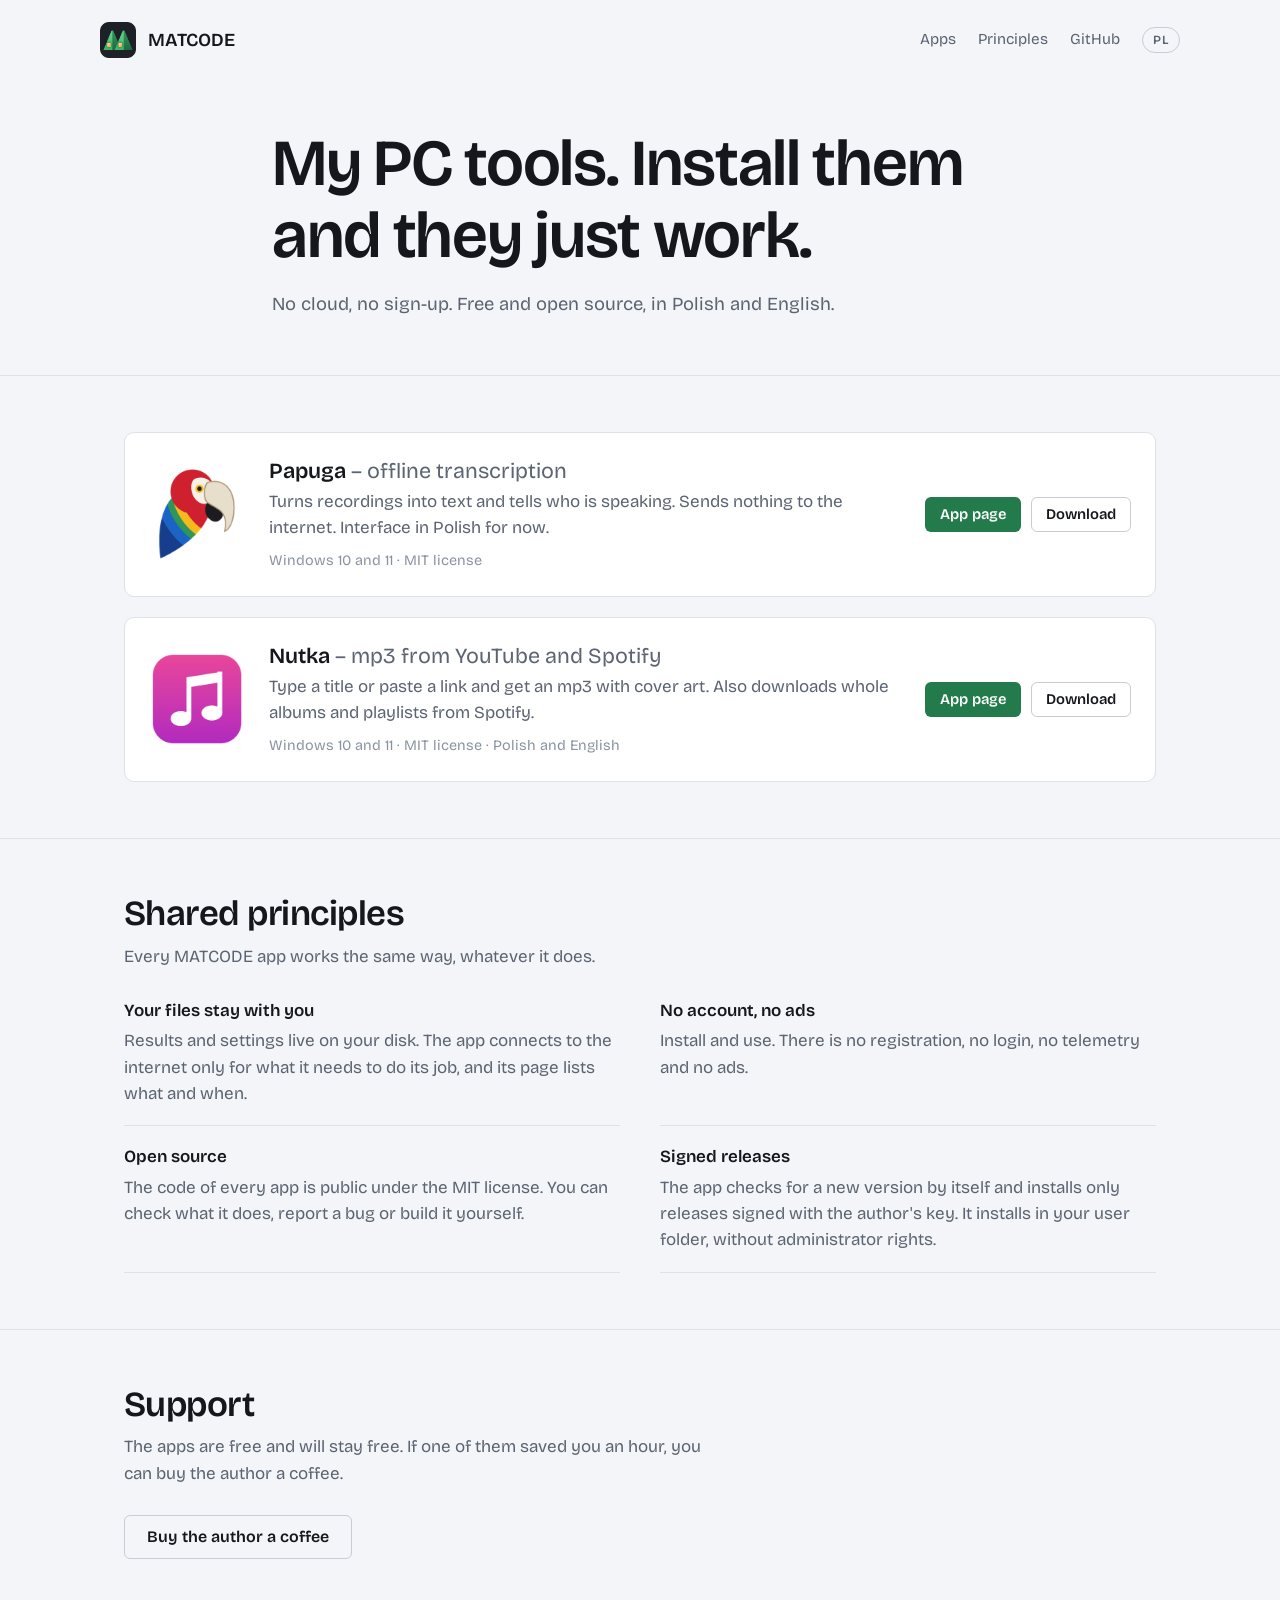
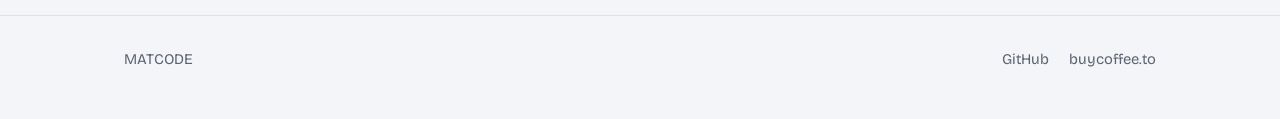
==== en/index.html @ 0217368e "Strona główna po angielsku (en/) i przełącznik języka w ramie - en/index.html: hasło, karty programó" ====
<!doctype html>
<html lang="en">
<head>
<meta charset="utf-8">
<meta name="viewport" content="width=device-width, initial-scale=1">
<title>MATCODE</title>
<meta name="description" content="My PC tools. Install them and they just work. No cloud, no sign-up. Free and open source.">
<meta name="theme-color" media="(prefers-color-scheme: dark)" content="#15171c">
<meta name="theme-color" media="(prefers-color-scheme: light)" content="#f4f5f8">
<link rel="icon" href="../marka/znak-kwadrat.svg" type="image/svg+xml">
<link rel="icon" href="../img/matcode-256.png" type="image/png" sizes="256x256">
<link rel="alternate" hreflang="pl" href="https://matmiccode.github.io/">
<link rel="alternate" hreflang="en" href="https://matmiccode.github.io/en/">
<link rel="alternate" hreflang="x-default" href="https://matmiccode.github.io/">
<meta property="og:title" content="MATCODE – my PC tools">
<meta property="og:description" content="Install them and they just work. No cloud, no sign-up. Free and open source.">
<meta property="og:image" content="https://matmiccode.github.io/img/matcode-og.png">
<meta property="og:image:width" content="1200">
<meta property="og:image:height" content="630">
<meta property="og:type" content="website">
<meta property="og:url" content="https://matmiccode.github.io/en/">
<meta name="twitter:card" content="summary_large_image">
<link rel="preconnect" href="https://fonts.googleapis.com">
<link rel="preconnect" href="https://fonts.gstatic.com" crossorigin>
<link href="https://fonts.googleapis.com/css2?family=Bricolage+Grotesque:opsz,wght@12..96,400;12..96,500;12..96,600&display=swap" rel="stylesheet">
<link rel="stylesheet" href="/css/v1/matcode.css">
<style>
  /* The home page wears the MATCODE mark's green; app pages keep their own accents. */
  :root { --accent: #3fb46f; --accent-strong: #2f9a5e; --accent-soft: #1b3a2a; --accent-ink: #ffffff; }
  @media (prefers-color-scheme: light) { :root:not([data-theme="dark"]) { --accent: #2f9a5e; --accent-strong: #237a4a; --accent-soft: #dff3e6; } }
  :root[data-theme="light"] { --accent: #2f9a5e; --accent-strong: #237a4a; --accent-soft: #dff3e6; }
  .hero { padding: 48px 0 56px; max-width: 46rem; }
  .hero h1 { margin-bottom: 18px; }
  .hero .lead { font-size: 1.15rem; color: var(--muted); margin: 0; }
  .program .nazwa-pelna { font-weight: 400; color: var(--muted); }
</style>
</head>
<body>

<header class="wrap top">
  <a class="marka" href="./"><img src="../img/matcode-256.png" alt="" width="36" height="36">MATCODE</a>
  <nav>
    <a href="#apps">Apps</a>
    <a href="#principles" class="ukryj-mobile">Principles</a>
    <a href="https://github.com/matmiccode">GitHub</a>
    <a class="jezyk" href="../" lang="pl" hreflang="pl" title="Wersja polska">PL</a>
  </nav>
</header>

<main>

<section class="wrap hero">
  <h1>My PC tools. Install them and they just work.</h1>
  <p class="lead">No cloud, no sign-up. Free and open source, in Polish and English.</p>
</section>

<section id="apps">
  <div class="wrap">
    <ul class="programy">
      <li class="program">
        <img src="../img/papuga-256.png" alt="" width="96" height="96">
        <div>
          <h3>Papuga <span class="nazwa-pelna">– offline transcription</span></h3>
          <p>Turns recordings into text and tells who is speaking. Sends nothing to the internet. Interface in Polish for now.</p>
          <p class="meta"><span data-wersja="papuga"></span>Windows 10 and 11 · MIT license</p>
        </div>
        <div class="akcje">
          <a class="btn btn-primary btn-sm" href="../papuga/en/">App page</a>
          <a class="btn btn-quiet btn-sm" href="https://github.com/matmiccode/papuga/releases/latest" data-pobierz="papuga">Download</a>
        </div>
      </li>
      <li class="program">
        <img src="../img/nutka-256.png" alt="" width="96" height="96">
        <div>
          <h3>Nutka <span class="nazwa-pelna">– mp3 from YouTube and Spotify</span></h3>
          <p>Type a title or paste a link and get an mp3 with cover art. Also downloads whole albums and playlists from Spotify.</p>
          <p class="meta"><span data-wersja="nutka"></span>Windows 10 and 11 · MIT license · Polish and English</p>
        </div>
        <div class="akcje">
          <a class="btn btn-primary btn-sm" href="../nutka/en/">App page</a>
          <a class="btn btn-quiet btn-sm" href="https://github.com/matmiccode/nutka/releases/latest" data-pobierz="nutka">Download</a>
        </div>
      </li>
    </ul>
  </div>
</section>

<section id="principles">
  <div class="wrap">
    <div class="sekcja-naglowek">
      <h2>Shared principles</h2>
      <p>Every MATCODE app works the same way, whatever it does.</p>
    </div>
    <dl class="cechy">
      <div>
        <dt>Your files stay with you</dt>
        <dd>Results and settings live on your disk. The app connects to the internet only for what it needs to do its job, and its page lists what and when.</dd>
      </div>
      <div>
        <dt>No account, no ads</dt>
        <dd>Install and use. There is no registration, no login, no telemetry and no ads.</dd>
      </div>
      <div>
        <dt>Open source</dt>
        <dd>The code of every app is public under the MIT license. You can check what it does, report a bug or build it yourself.</dd>
      </div>
      <div>
        <dt>Signed releases</dt>
        <dd>The app checks for a new version by itself and installs only releases signed with the author's key. It installs in your user folder, without administrator rights.</dd>
      </div>
    </dl>
  </div>
</section>

<section id="support">
  <div class="wrap">
    <div class="sekcja-naglowek">
      <h2>Support</h2>
      <p>The apps are free and will stay free. If one of them saved you an hour, you can buy the author a coffee.</p>
    </div>
    <a class="btn btn-quiet" href="https://buycoffee.to/matcode">Buy the author a coffee</a>
  </div>
</section>

</main>

<footer>
  <div class="wrap">
    <div>MATCODE</div>
    <nav>
      <a href="https://github.com/matmiccode">GitHub</a>
      <a href="https://buycoffee.to/matcode">buycoffee.to</a>
    </nav>
  </div>
</footer>

<script>
// Version number and a direct installer link from the latest release of every app on the list
// (data-pobierz="<repo>"). Without an API response (offline, rate limit) the releases page and
// the list without version numbers stay.
(async () => {
  const repa = [...new Set([...document.querySelectorAll("[data-pobierz]")].map(e => e.dataset.pobierz))];
  await Promise.all(repa.map(async repo => {
    try {
      const odp = await fetch(`https://api.github.com/repos/matmiccode/${repo}/releases/latest`,
                              { headers: { Accept: "application/vnd.github+json" } });
      if (!odp.ok) return;
      const dane = await odp.json();
      const wersja = String(dane.tag_name || "").replace(/^v/, "");
      const plik = (dane.assets || []).find(z => /Setup\.exe$/i.test(z.name));
      if (wersja) document.querySelectorAll(`[data-wersja="${repo}"]`).forEach(e => { e.textContent = "Version " + wersja + " · "; });
      if (plik) document.querySelectorAll(`[data-pobierz="${repo}"]`).forEach(e => { e.href = plik.browser_download_url; });
    } catch (_) { /* the page works without it */ }
  }));
})();
</script>
</body>
</html>
---- css/v1/matcode.css ----
/* MATCODE — wspólna rama stron programów. Wersja 1.
   Strona programu dokłada własne zmienne (--accent, --pioro-*) i treść.
   Zmiana tutaj odświeża wszystkie strony; nowa wersja ramy = nowy katalog
   (css/v2/), stare strony zostają przy swojej. */

:root {
  --bg: #15171c;
  --surface: #1d2026;
  --surface-2: #262a32;
  --line: #2c3039;
  --line-strong: #3a414d;
  --text: #e8eaee;
  --muted: #959dab;
  --faint: #6b7280;
  --accent: #3b82e0;
  --accent-strong: #2f74d0;
  --accent-ink: #ffffff;
  --accent-soft: #233a5e;
  --ok: #4fb47a;
  --radius: 10px;
  --radius-sm: 6px;
  --font: "Bricolage Grotesque", system-ui, "Segoe UI", sans-serif;
  --wrap: 1080px;
  --gutter: 24px;
  color-scheme: dark;
}

@media (prefers-color-scheme: light) {
  :root:not([data-theme="dark"]) {
    --bg: #f4f5f8;
    --surface: #ffffff;
    --surface-2: #eceef3;
    --line: #dde1e8;
    --line-strong: #c7ccd6;
    --text: #15171c;
    --muted: #5b6472;
    --faint: #8a93a1;
    --accent: #2563c7;
    --accent-strong: #1f55ad;
    --accent-soft: #dde8fb;
    --ok: #2f8f5b;
    color-scheme: light;
  }
}

:root[data-theme="light"] {
  --bg: #f4f5f8;
  --surface: #ffffff;
  --surface-2: #eceef3;
  --line: #dde1e8;
  --line-strong: #c7ccd6;
  --text: #15171c;
  --muted: #5b6472;
  --faint: #8a93a1;
  --accent: #2563c7;
  --accent-strong: #1f55ad;
  --accent-soft: #dde8fb;
  --ok: #2f8f5b;
  color-scheme: light;
}

*, *::before, *::after { box-sizing: border-box; }
html { -webkit-text-size-adjust: 100%; scroll-behavior: smooth; }
body {
  margin: 0;
  background: var(--bg);
  color: var(--text);
  font: 400 17px/1.55 var(--font);
  font-optical-sizing: auto;
}
a { color: var(--accent); text-decoration: none; }
a:hover { text-decoration: underline; }
img { max-width: 100%; height: auto; display: block; }
:focus-visible { outline: 2px solid var(--accent); outline-offset: 3px; }

.wrap { max-width: var(--wrap); margin: 0 auto; padding: 0 var(--gutter); }

h1, h2, h3 { margin: 0; font-weight: 600; letter-spacing: -0.02em; line-height: 1.1; text-wrap: balance; }
h1 { font-size: clamp(2.4rem, 5.6vw, 4.1rem); }
h2 { font-size: clamp(1.6rem, 3vw, 2.2rem); letter-spacing: -0.015em; }
h3 { font-size: 1.15rem; letter-spacing: 0; line-height: 1.3; }
p { margin: 0 0 1em; }
.muted { color: var(--muted); }
.small { font-size: 0.9rem; }
.odstep { margin-top: 28px; }
.odstep-duzy { margin-top: 36px; }

/* Nagłówek strony */
.top { display: flex; align-items: center; justify-content: space-between; gap: 16px; padding: 22px 0; }
.marka { display: flex; align-items: center; gap: 12px; color: var(--text); font-weight: 600; font-size: 1.15rem; letter-spacing: -0.01em; }
.marka:hover { text-decoration: none; }
.marka img { width: 36px; height: 36px; }
.top nav { display: flex; gap: 22px; align-items: center; font-size: 0.95rem; }
.top nav a { color: var(--muted); }
.top nav a:hover { color: var(--text); text-decoration: none; }
/* Przełącznik języka w nagłówku: jedna pigułka z drugim językiem (EN na polskiej stronie, PL na angielskiej),
   celuje w bliźniaczą stronę /en/ albo wersję polską. Widoczna też na telefonie. */
.top nav .jezyk {
  padding: 6px 10px; border: 1px solid var(--line-strong); border-radius: 999px;
  font-size: 0.78rem; font-weight: 600; letter-spacing: 0.08em; line-height: 1; color: var(--muted);
}
.top nav .jezyk:hover { color: var(--text); border-color: var(--text); text-decoration: none; }

/* Przyciski */
.btn {
  display: inline-flex; align-items: center; gap: 10px;
  padding: 13px 22px; border-radius: var(--radius-sm);
  font-weight: 600; font-size: 1rem; line-height: 1;
  border: 1px solid transparent; cursor: pointer; white-space: nowrap;
}
.btn:hover { text-decoration: none; }
.btn-primary { background: var(--accent-strong); color: var(--accent-ink); }
.btn-primary:hover { background: var(--accent); }
.btn-quiet { background: transparent; color: var(--text); border-color: var(--line-strong); }
.btn-quiet:hover { background: var(--surface); }
.btn-sm { padding: 9px 14px; font-size: 0.92rem; }
.top nav .btn-primary { color: var(--accent-ink); }
.top nav .btn-primary:hover { color: var(--accent-ink); }
.cta { display: flex; flex-wrap: wrap; gap: 12px; align-items: center; }

/* Sekcje */
section { padding: 56px 0; }
main > section + section { border-top: 1px solid var(--line); }
.sekcja-naglowek { max-width: 38rem; margin-bottom: 28px; }
.sekcja-naglowek p { color: var(--muted); margin: 10px 0 0; }

/* Kroki — tylko dla treści, która naprawdę jest kolejnością */
.kroki { display: grid; grid-template-columns: repeat(3, 1fr); gap: 28px; counter-reset: krok; list-style: none; margin: 0; padding: 0; }
.kroki li { counter-increment: krok; }
.kroki li::before {
  content: counter(krok);
  display: inline-flex; align-items: center; justify-content: center;
  width: 30px; height: 30px; border-radius: 50%;
  background: var(--accent-soft); color: var(--accent);
  font-weight: 600; font-size: 0.95rem; margin-bottom: 12px;
}
.kroki h3 { margin-bottom: 6px; }
.kroki p { color: var(--muted); margin: 0; }

/* Lista cech: nazwa i zdanie, bez kafelków */
.cechy { display: grid; grid-template-columns: repeat(2, 1fr); gap: 18px 40px; margin: 0; }
.cechy > div { padding-bottom: 18px; border-bottom: 1px solid var(--line); }
.cechy dt { font-weight: 600; margin-bottom: 4px; }
.cechy dd { margin: 0; color: var(--muted); }

/* Zrzut ekranu */
figure { margin: 0; }
figure img { border: 1px solid var(--line); border-radius: var(--radius); }
figcaption { color: var(--faint); font-size: 0.9rem; margin-top: 12px; }

/* Tabela wymagań */
table { border-collapse: collapse; width: 100%; max-width: 40rem; }
th, td { text-align: left; padding: 10px 0; border-bottom: 1px solid var(--line); vertical-align: top; }
th { font-weight: 600; width: 38%; padding-right: 16px; }
td { color: var(--muted); }

/* Ramka z uwagą */
.uwaga { background: var(--surface); border: 1px solid var(--line); border-radius: var(--radius); padding: 18px 20px; max-width: 40rem; }
.uwaga p:last-child { margin: 0; }

/* Lista programów (strona główna) */
.programy { list-style: none; margin: 0; padding: 0; display: grid; gap: 20px; }
.program {
  display: grid; grid-template-columns: 96px 1fr auto; gap: 24px; align-items: center;
  padding: 24px; background: var(--surface); border: 1px solid var(--line); border-radius: var(--radius);
}
.program img { width: 96px; height: 96px; }
.program h3 { font-size: 1.35rem; margin-bottom: 4px; }
.program p { margin: 0; color: var(--muted); }
.program .meta { color: var(--faint); font-size: 0.9rem; margin-top: 8px; }
.program .akcje { display: flex; gap: 10px; flex-wrap: wrap; }

/* Stopka */
footer { border-top: 1px solid var(--line); padding: 32px 0 48px; color: var(--muted); font-size: 0.92rem; }
footer .wrap { display: flex; flex-wrap: wrap; gap: 12px 28px; align-items: center; justify-content: space-between; }
footer nav { display: flex; flex-wrap: wrap; gap: 20px; }
footer a { color: var(--muted); }
footer a:hover { color: var(--text); }

/* Pasy piór — podpis Papugi; strona ustawia własne barwy przez --pioro-* */
.piora {
  height: 4px; border-radius: 2px;
  background: linear-gradient(90deg, var(--pioro-1, #1c64c4), var(--pioro-2, #2c965c), var(--pioro-3, #f7ba1c), var(--pioro-4, #ce202f));
}

@media (max-width: 760px) {
  section { padding: 40px 0; }
  .kroki, .cechy { grid-template-columns: 1fr; }
  .top nav { gap: 14px; }
  .top nav .ukryj-mobile { display: none; }
  .program { grid-template-columns: 72px 1fr; }
  .program img { width: 72px; height: 72px; }
  .program .akcje { grid-column: 1 / -1; }
  th { width: 44%; }
}

@media (max-width: 480px) {
  /* Karta programu na telefonie: ikona nad tekstem, tekst na całą szerokość
     (obok ikony nazwa z dopiskiem łamała się na trzy linie). */
  .program { grid-template-columns: 1fr; gap: 14px; padding: 20px; }
  .program img { width: 56px; height: 56px; }
  .program .akcje { grid-column: auto; }
}

@media (prefers-reduced-motion: reduce) {
  html { scroll-behavior: auto; }
  *, *::before, *::after { animation-duration: 0.01ms !important; animation-iteration-count: 1 !important; transition-duration: 0.01ms !important; }
}
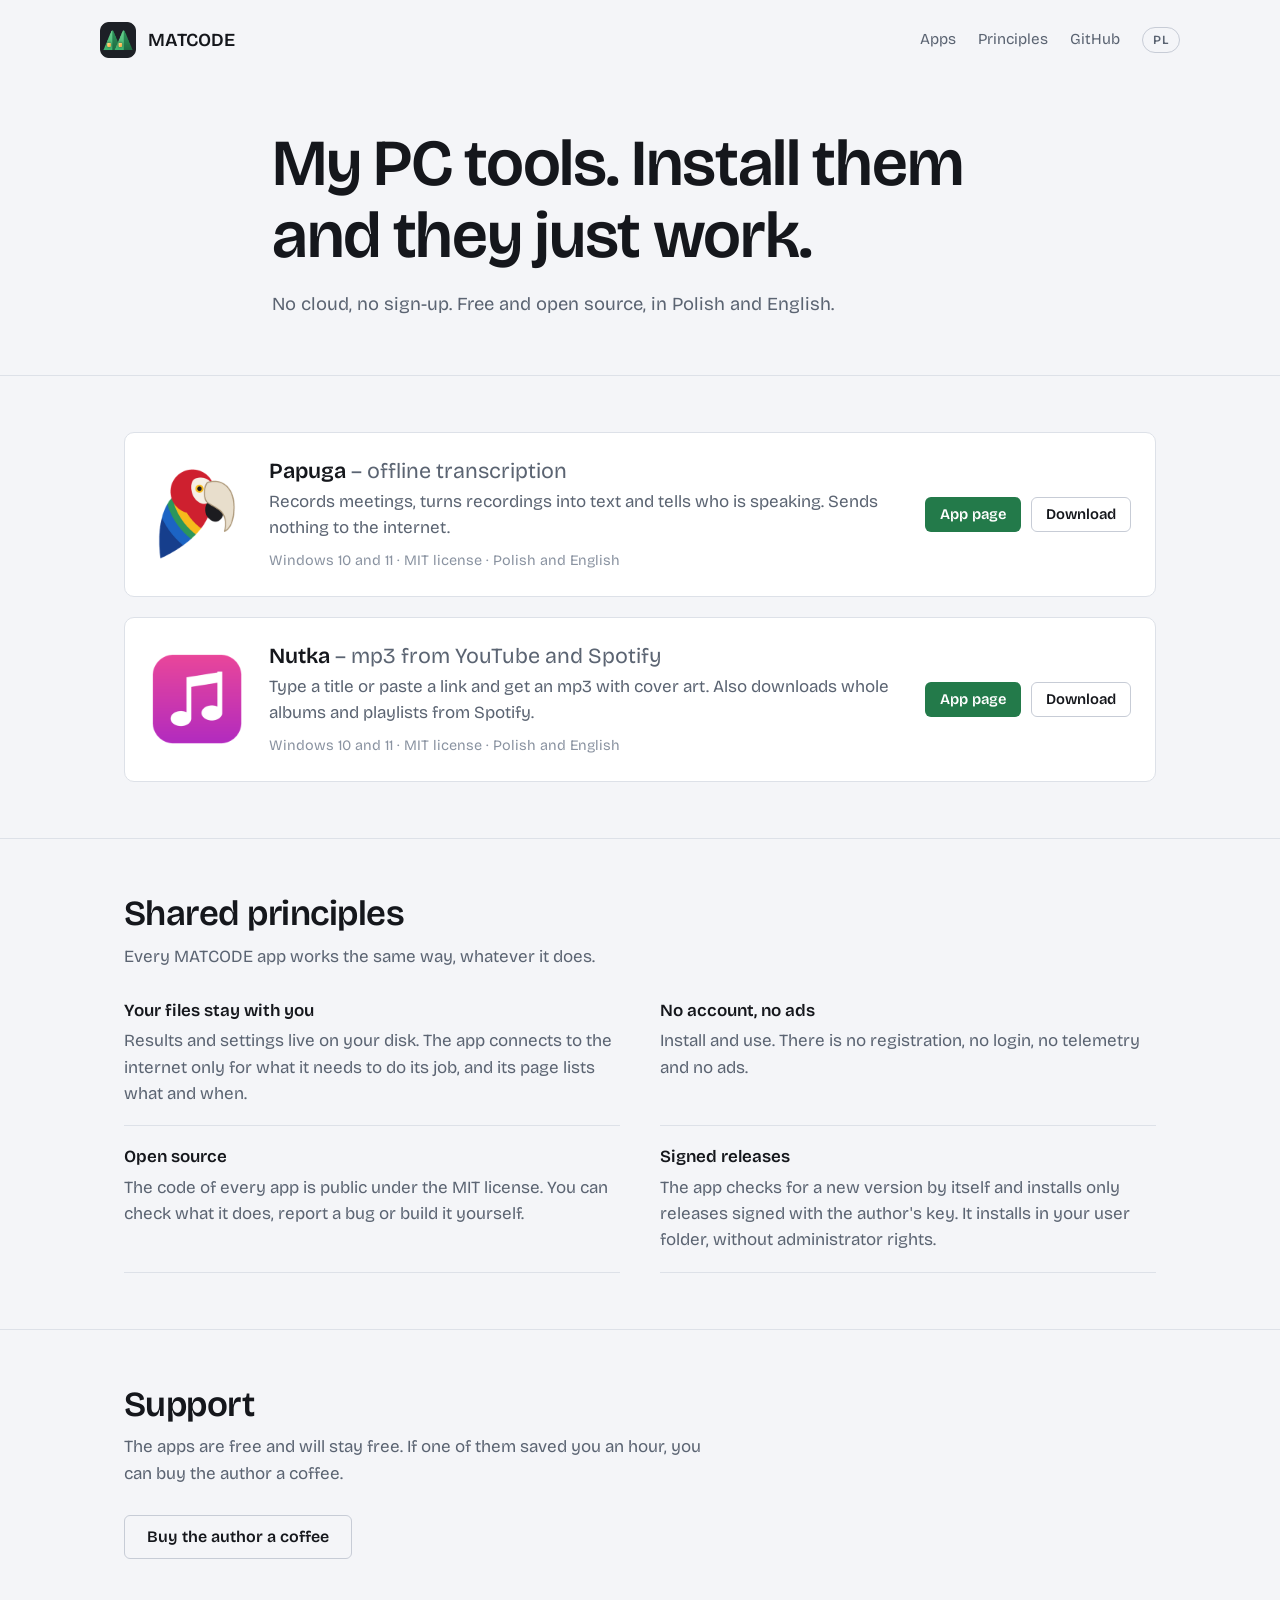
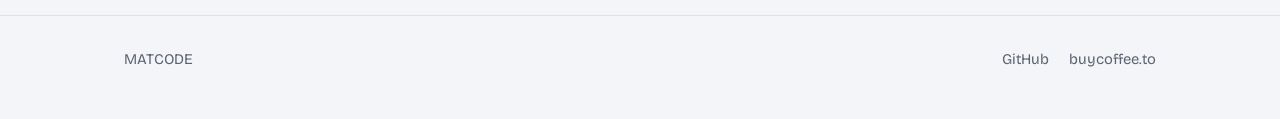
==== commit 655c09db: "Karta Papugi: nagrywanie spotkan, interfejs polski i angielski Papuga 1.4.0: nagrywanie spotkań takż" ====
--- a/en/index.html
+++ b/en/index.html
@@ -61,8 +61,8 @@
         <img src="../img/papuga-256.png" alt="" width="96" height="96">
         <div>
           <h3>Papuga <span class="nazwa-pelna">– offline transcription</span></h3>
-          <p>Turns recordings into text and tells who is speaking. Sends nothing to the internet. Interface in Polish for now.</p>
-          <p class="meta"><span data-wersja="papuga"></span>Windows 10 and 11 · MIT license</p>
+          <p>Records meetings, turns recordings into text and tells who is speaking. Sends nothing to the internet.</p>
+          <p class="meta"><span data-wersja="papuga"></span>Windows 10 and 11 · MIT license · Polish and English</p>
         </div>
         <div class="akcje">
           <a class="btn btn-primary btn-sm" href="../papuga/en/">App page</a>
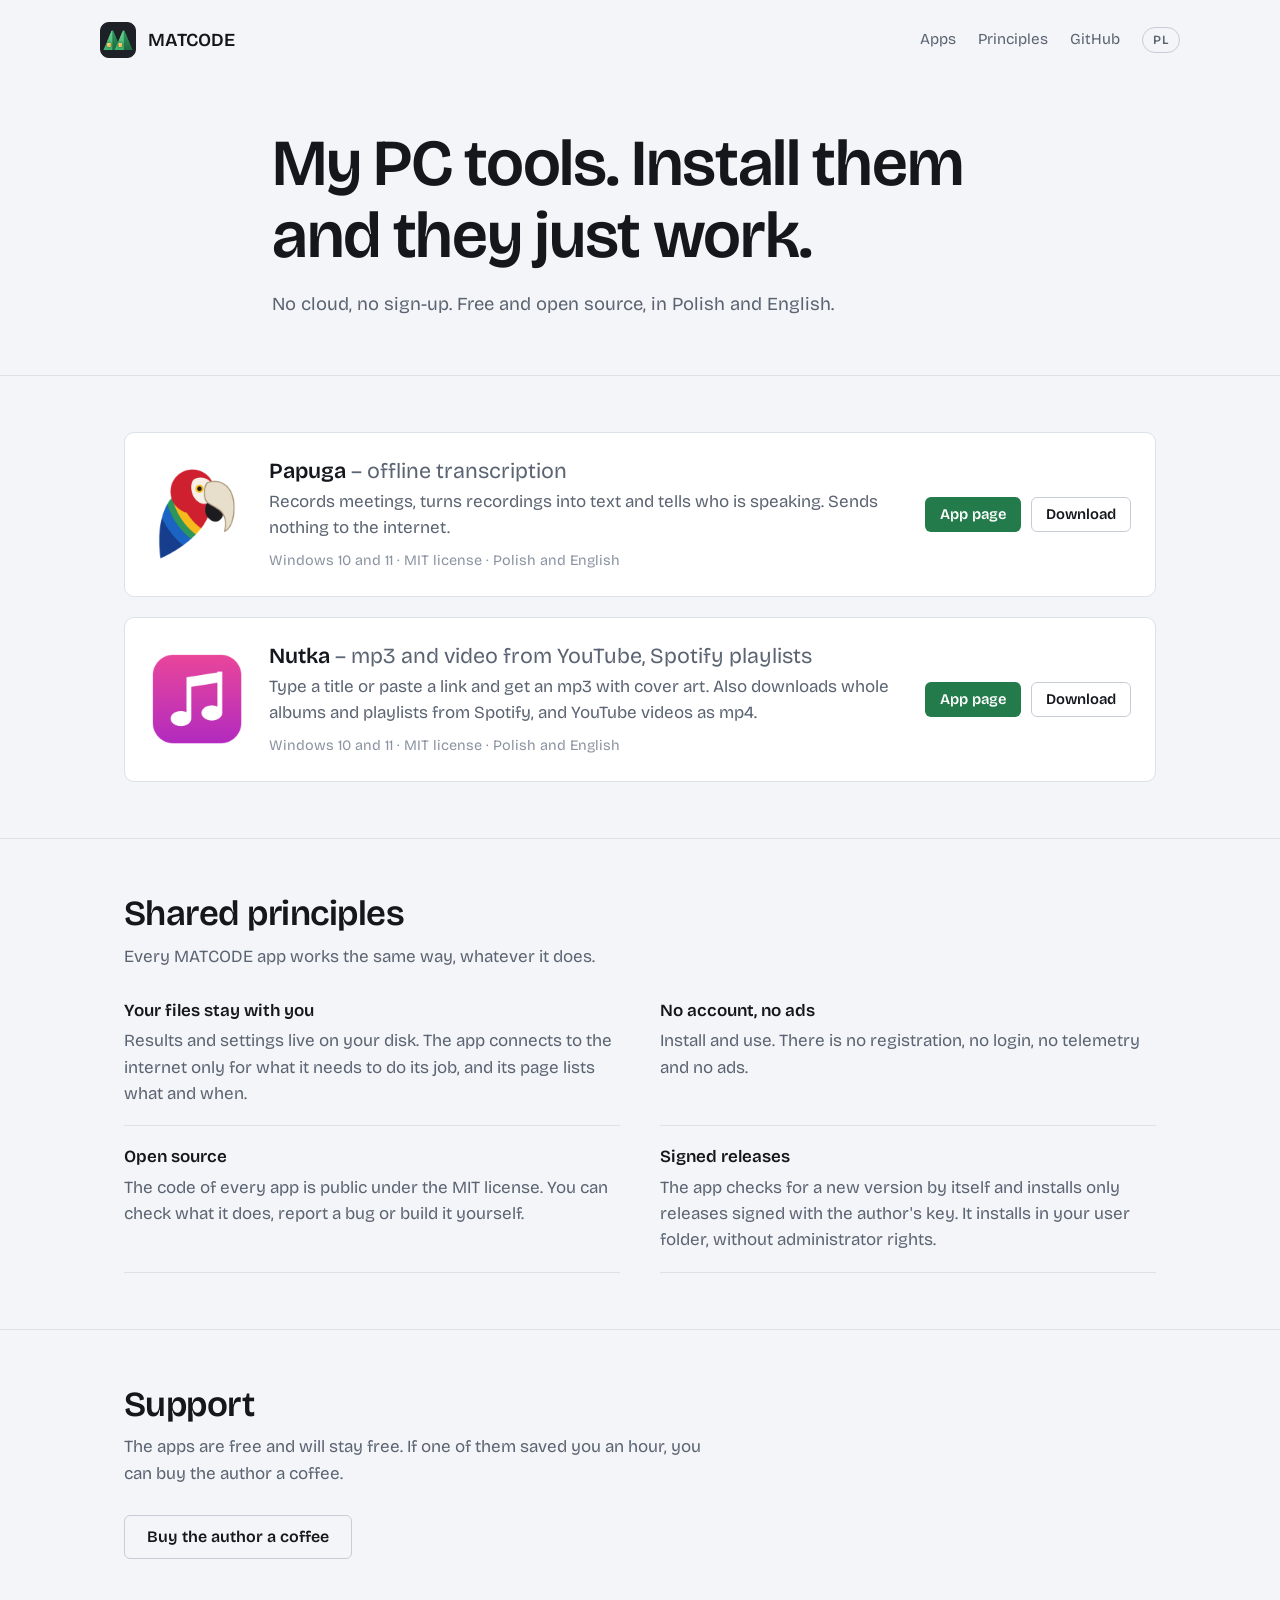
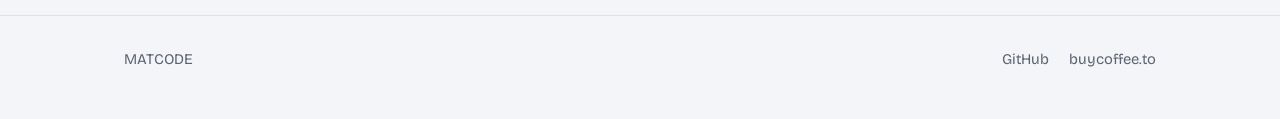
==== commit 1253d807: "Karta Nutki: mp3 i filmy z YouTube (Nutka 1.5.0) Co-Authored-By: Claude Fable 5.1 <noreply@anthropic" ====
--- a/en/index.html
+++ b/en/index.html
@@ -72,8 +72,8 @@
       <li class="program">
         <img src="../img/nutka-256.png" alt="" width="96" height="96">
         <div>
-          <h3>Nutka <span class="nazwa-pelna">– mp3 from YouTube and Spotify</span></h3>
-          <p>Type a title or paste a link and get an mp3 with cover art. Also downloads whole albums and playlists from Spotify.</p>
+          <h3>Nutka <span class="nazwa-pelna">– mp3 and video from YouTube, Spotify playlists</span></h3>
+          <p>Type a title or paste a link and get an mp3 with cover art. Also downloads whole albums and playlists from Spotify, and YouTube videos as mp4.</p>
           <p class="meta"><span data-wersja="nutka"></span>Windows 10 and 11 · MIT license · Polish and English</p>
         </div>
         <div class="akcje">
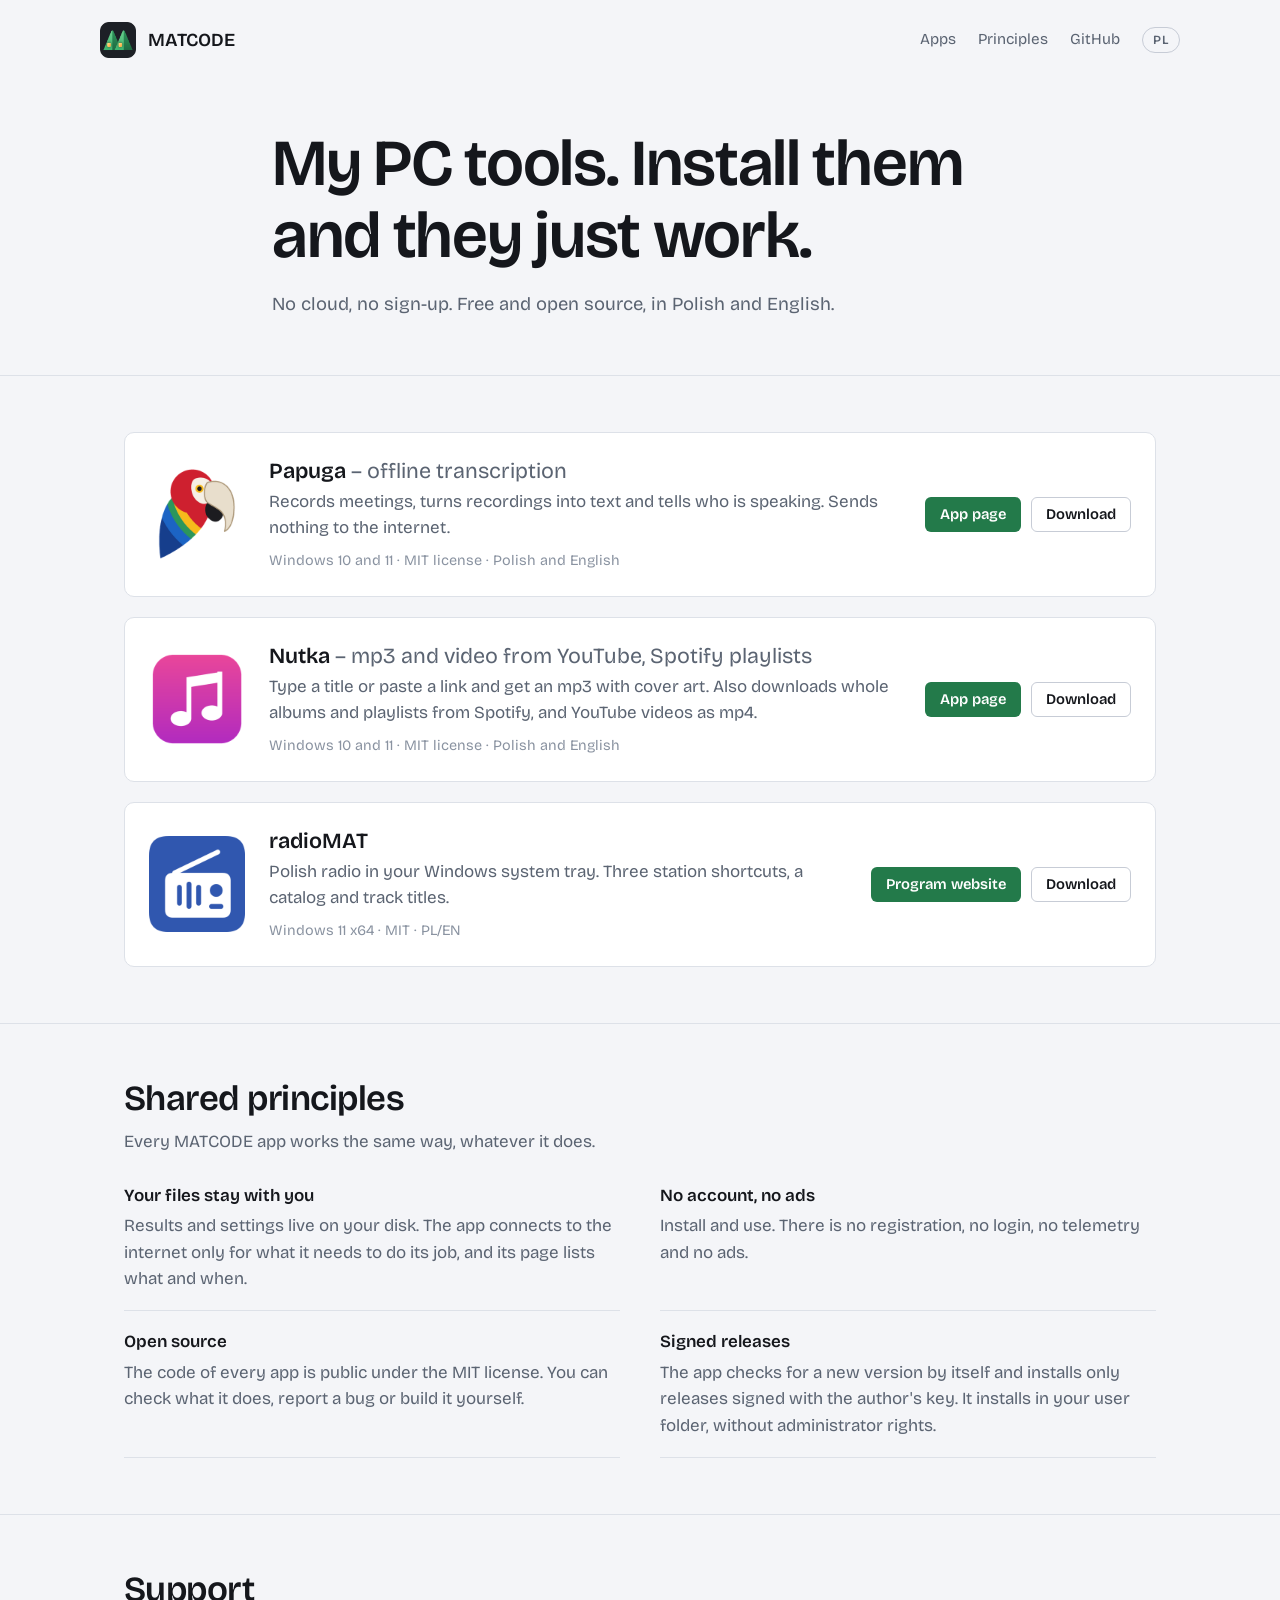
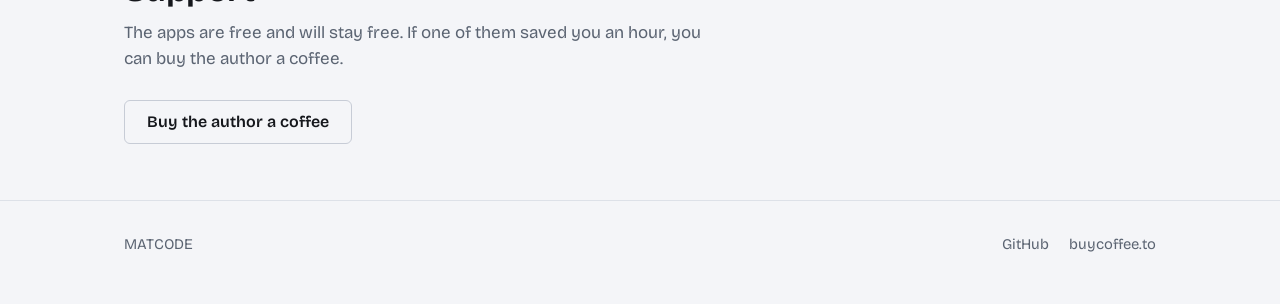
==== commit 072ccf91: "Dodaj radioMAT do katalogu i okladek MATCODE" ====
--- a/en/index.html
+++ b/en/index.html
@@ -81,6 +81,11 @@
           <a class="btn btn-quiet btn-sm" href="https://github.com/matmiccode/nutka/releases/latest" data-pobierz="nutka">Download</a>
         </div>
       </li>
+      <li class="program">
+        <img src="../img/radiomat-256.png" alt="" width="96" height="96">
+        <div><h3>radioMAT</h3><p>Polish radio in your Windows system tray. Three station shortcuts, a catalog and track titles.</p><p class="meta"><span data-wersja="radiomat-app"></span>Windows 11 x64 · MIT · PL/EN</p></div>
+        <div class="akcje"><a class="btn btn-primary btn-sm" href="../radiomat-app/en/">Program website</a><a class="btn btn-quiet btn-sm" href="https://github.com/matmiccode/radiomat-app/releases/latest" data-pobierz="radiomat-app">Download</a></div>
+      </li>
     </ul>
   </div>
 </section>
@@ -147,7 +152,7 @@
       if (!odp.ok) return;
       const dane = await odp.json();
       const wersja = String(dane.tag_name || "").replace(/^v/, "");
-      const plik = (dane.assets || []).find(z => /Setup\.exe$/i.test(z.name));
+      const plik = (dane.assets || []).find(z => (/Setup\.exe$/i.test(z.name) || /^radioMAT-Setup-\d+\.\d+\.\d+-x64\.exe$/.test(z.name)));
       if (wersja) document.querySelectorAll(`[data-wersja="${repo}"]`).forEach(e => { e.textContent = "Version " + wersja + " · "; });
       if (plik) document.querySelectorAll(`[data-pobierz="${repo}"]`).forEach(e => { e.href = plik.browser_download_url; });
     } catch (_) { /* the page works without it */ }
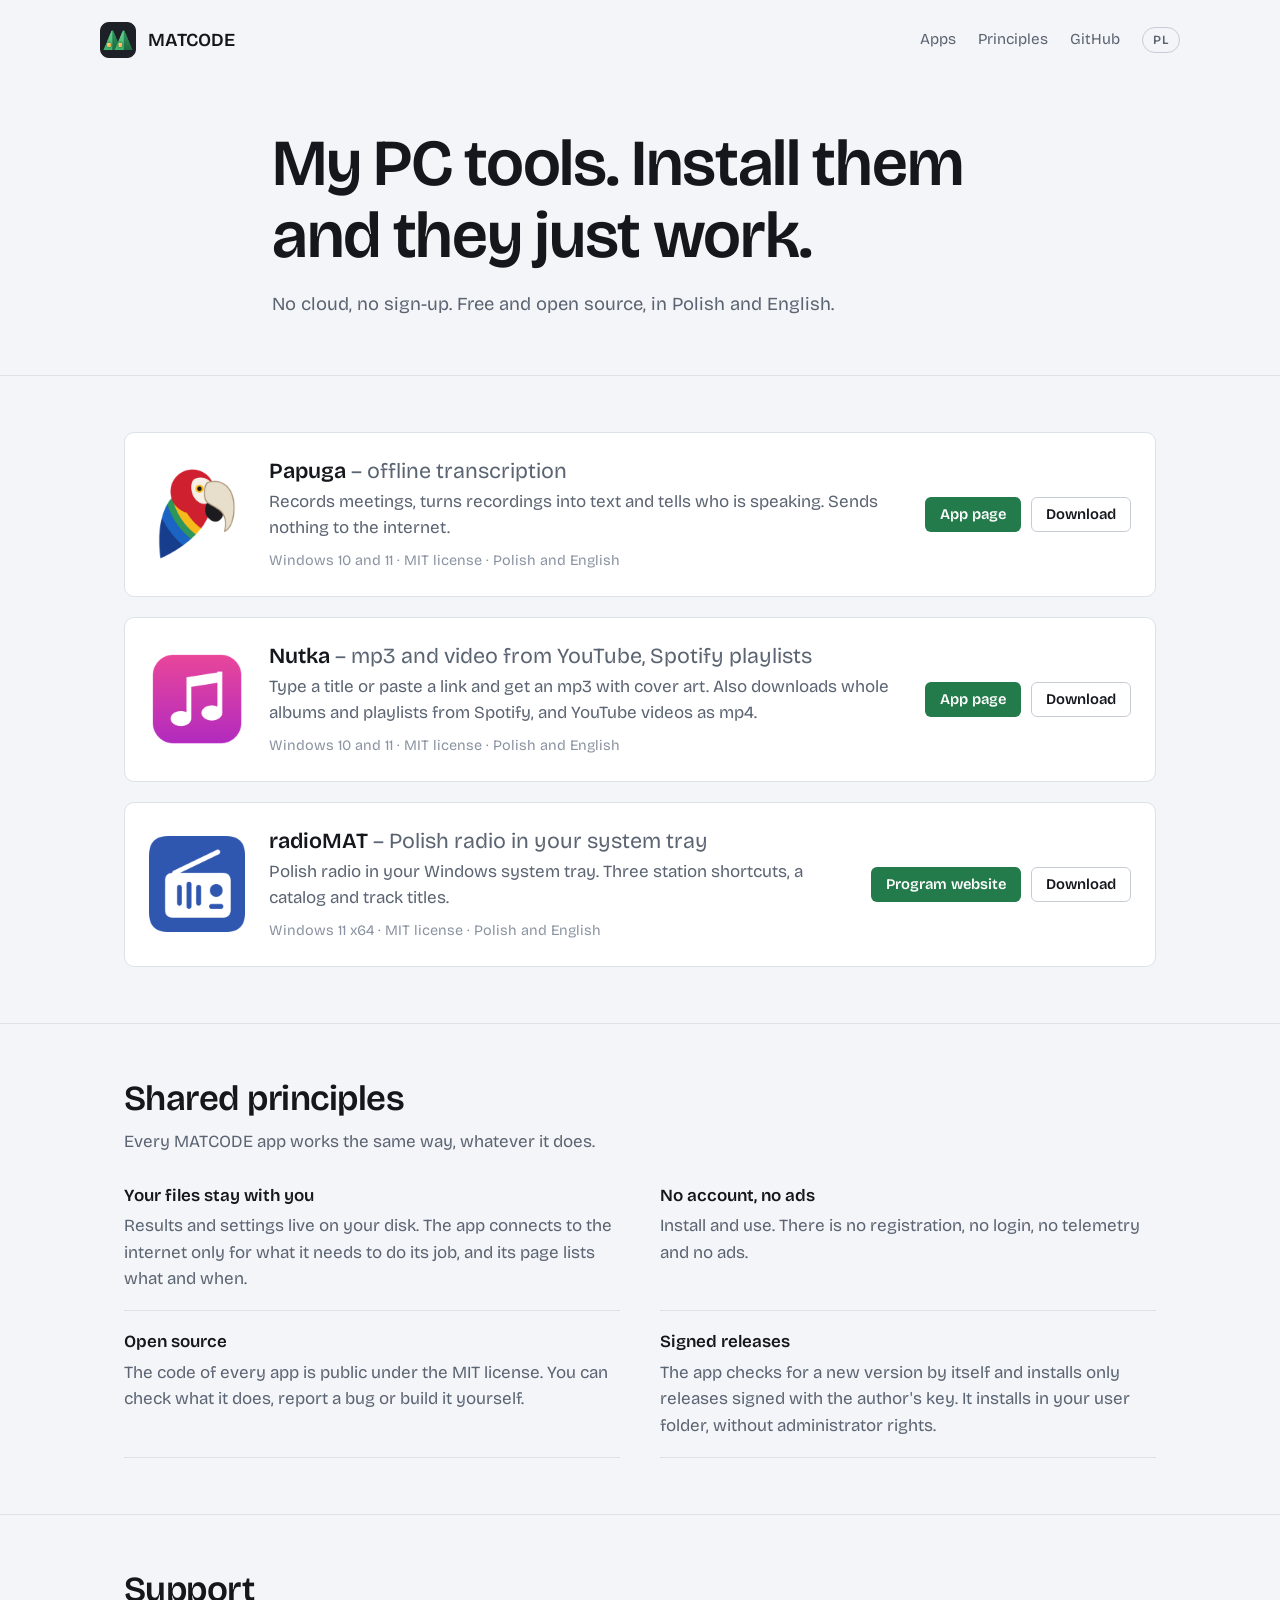
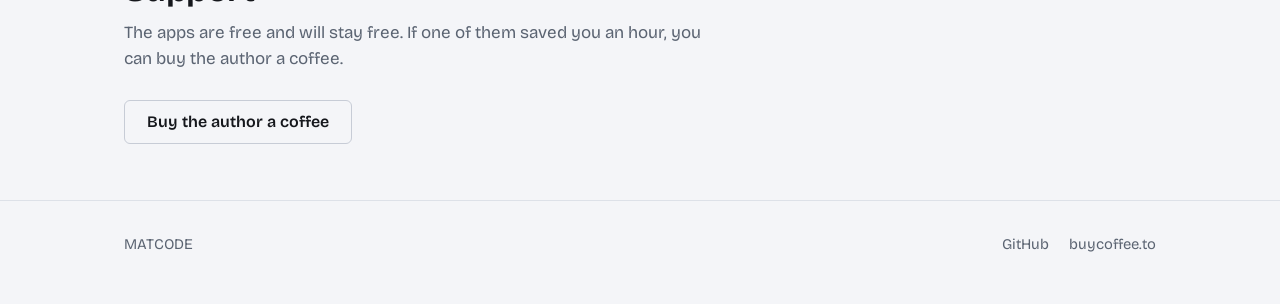
==== commit a4519e78: "Karty: radioMAT z podtytułem jak Papuga i Nutka, języki w opisie Nutki i radioMAT Co-Authored-By: Cl" ====
--- a/en/index.html
+++ b/en/index.html
@@ -83,8 +83,15 @@
       </li>
       <li class="program">
         <img src="../img/radiomat-256.png" alt="" width="96" height="96">
-        <div><h3>radioMAT</h3><p>Polish radio in your Windows system tray. Three station shortcuts, a catalog and track titles.</p><p class="meta"><span data-wersja="radiomat-app"></span>Windows 11 x64 · MIT · PL/EN</p></div>
-        <div class="akcje"><a class="btn btn-primary btn-sm" href="../radiomat-app/en/">Program website</a><a class="btn btn-quiet btn-sm" href="https://github.com/matmiccode/radiomat-app/releases/latest" data-pobierz="radiomat-app">Download</a></div>
+        <div>
+          <h3>radioMAT <span class="nazwa-pelna">– Polish radio in your system tray</span></h3>
+          <p>Polish radio in your Windows system tray. Three station shortcuts, a catalog and track titles.</p>
+          <p class="meta"><span data-wersja="radiomat-app"></span>Windows 11 x64 · MIT license · Polish and English</p>
+        </div>
+        <div class="akcje">
+          <a class="btn btn-primary btn-sm" href="../radiomat-app/en/">Program website</a>
+          <a class="btn btn-quiet btn-sm" href="https://github.com/matmiccode/radiomat-app/releases/latest" data-pobierz="radiomat-app">Download</a>
+        </div>
       </li>
     </ul>
   </div>
--- a/css/v1/matcode.css
+++ b/css/v1/matcode.css
@@ -82,8 +82,7 @@
 p { margin: 0 0 1em; }
 .muted { color: var(--muted); }
 .small { font-size: 0.9rem; }
-.odstep { margin-top: 28px; }
-.odstep-duzy { margin-top: 36px; }
+/* .odstep i .odstep-duzy stoją niżej, za elementami (muszą wygrać z ich margin: 0). */
 
 /* Nagłówek strony */
 .top { display: flex; align-items: center; justify-content: space-between; gap: 16px; padding: 22px 0; }
@@ -183,6 +182,11 @@
   background: linear-gradient(90deg, var(--pioro-1, #1c64c4), var(--pioro-2, #2c965c), var(--pioro-3, #f7ba1c), var(--pioro-4, #ce202f));
 }
 
+/* Odstępy — celowo za wszystkimi elementami ramy: .cechy, .kroki, .programy zerują margin,
+   a przy tej samej wadze selektora (jedna klasa) wygrywa reguła stojąca później. Nie przenosić wyżej. */
+.odstep { margin-top: 28px; }
+.odstep-duzy { margin-top: 36px; }
+
 @media (max-width: 760px) {
   section { padding: 40px 0; }
   .kroki, .cechy { grid-template-columns: 1fr; }
